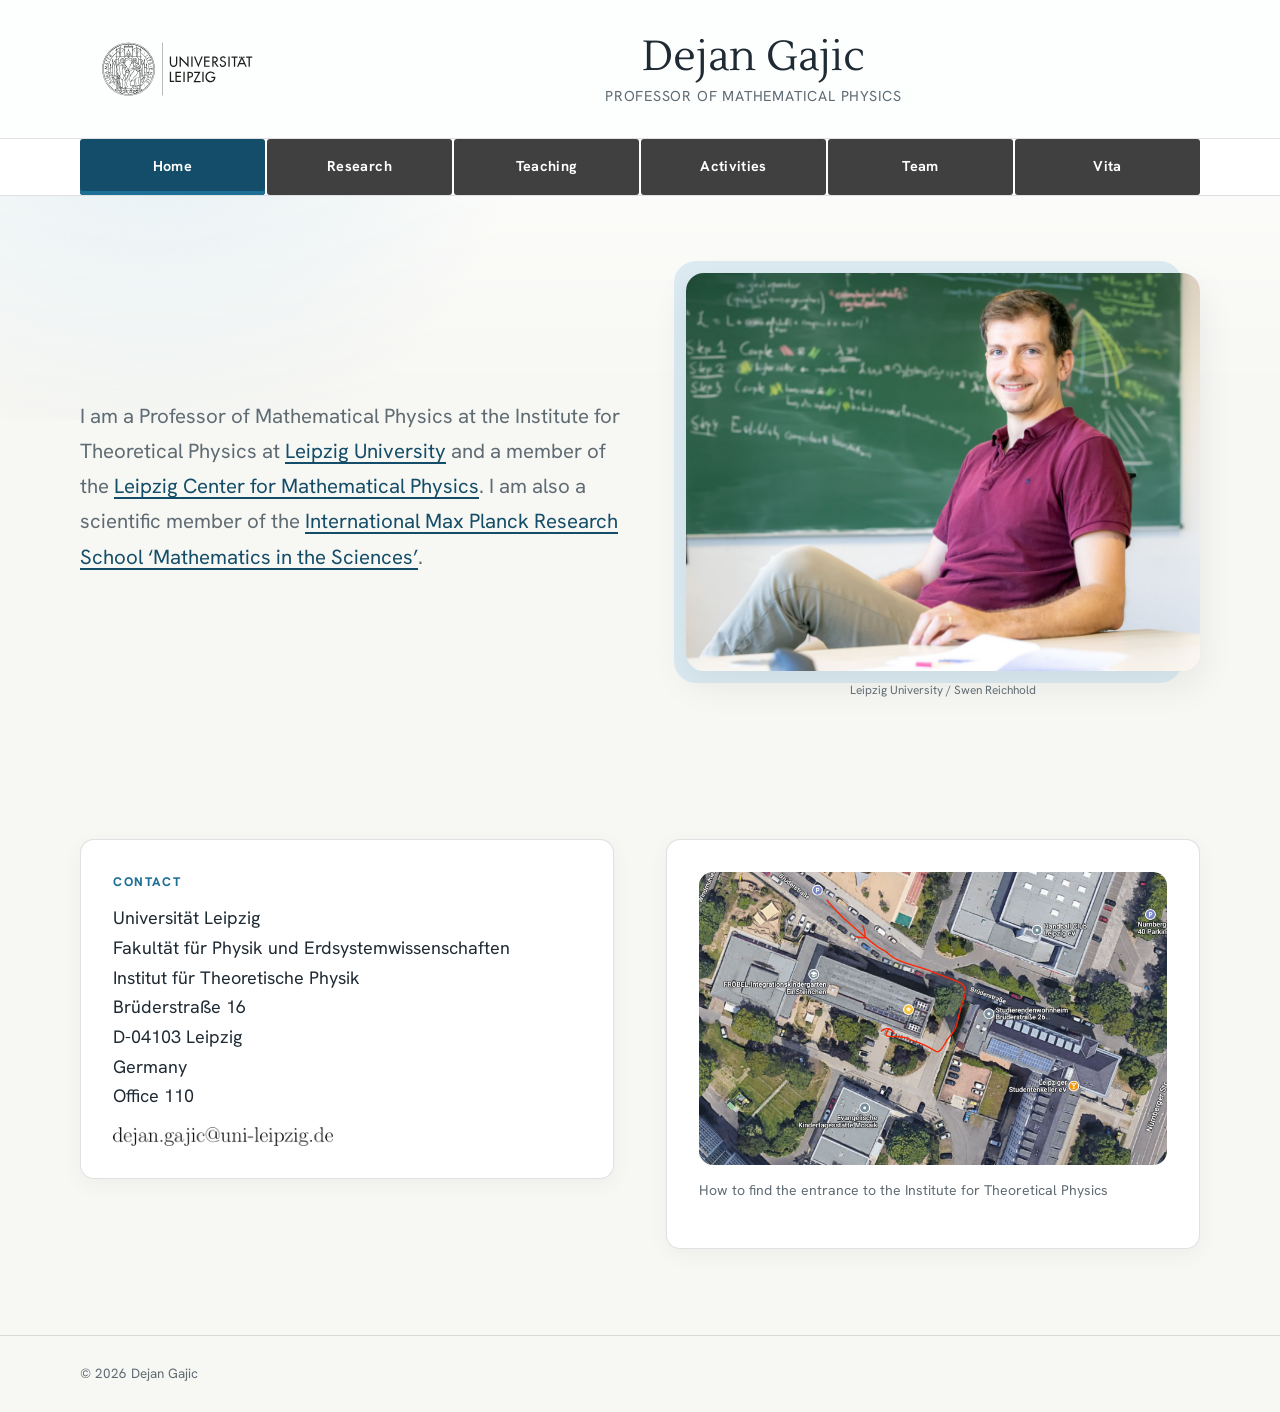
==== index.html @ 188bdd9c "Publish website" ====
<!doctype html>
<html lang="en">
<head>
  <meta charset="utf-8">
  <meta name="viewport" content="width=device-width, initial-scale=1">
  <meta http-equiv="Cache-Control" content="no-cache, no-store, must-revalidate">
  <meta http-equiv="Pragma" content="no-cache">
  <meta http-equiv="Expires" content="0">
  <meta name="description" content="Academic website of Dejan Gajic, Professor of Mathematical Physics at Leipzig University.">
  <meta name="theme-color" content="#1d6f96">
  <title>Dejan Gajic · Mathematical Physics</title>
  <link rel="stylesheet" href="styles.css?v=d8133154771b">
  <script defer src="data/content.js?v=b31101a47e79"></script>
  <script defer src="app.js?v=1b5ec84b3d11"></script>
</head>
<body data-page="home">
  <a class="skip-link" href="#app">Skip to content</a>
  <header id="site-header"></header>
  <main id="app"></main>
  <footer id="site-footer"></footer>
</body>
</html>
---- styles.css ----
@font-face {
  font-family: "Hanken Grotesk";
  src: url("assets/HankenGrotesk.woff2") format("woff2");
  font-display: swap;
}

@font-face {
  font-family: "Lustria";
  src: url("assets/Lustria-Regular.woff2") format("woff2");
  font-display: swap;
}

:root {
  --accent: #1d6f96;
  --accent-dark: #144d69;
  --background: #f7f7f3;
  --surface: #fff;
  --text: #1f2a33;
  --muted: #5f6b73;
  --highlight: #dcebf2;
  --nav-background: #404040;
  --border: #d9dee1;
  --border: color-mix(in srgb, var(--text) 14%, transparent);
  --shadow: 0 14px 36px rgb(31 42 51 / 8%);
  --content: 1120px;
  --reading: 740px;
  --radius: 14px;
}

* { box-sizing: border-box; }

html {
  scroll-behavior: smooth;
  scroll-padding-top: 7rem;
}

body {
  margin: 0;
  background: var(--background);
  color: var(--text);
  font-family: "Hanken Grotesk", ui-sans-serif, system-ui, sans-serif;
  font-size: 18px;
  line-height: 1.65;
  text-rendering: optimizeLegibility;
}

body::before {
  position: fixed;
  z-index: -1;
  inset: 0 0 auto;
  height: 420px;
  background:
    radial-gradient(circle at 12% 20%, color-mix(in srgb, var(--highlight) 72%, transparent), transparent 32%),
    linear-gradient(180deg, var(--surface), transparent);
  content: "";
  pointer-events: none;
}

img { display: block; max-width: 100%; }

a {
  color: var(--accent-dark);
  text-decoration-thickness: .08em;
  text-underline-offset: .18em;
}

a:hover { color: var(--accent); }

button, input, textarea, select { font: inherit; }

button, a { -webkit-tap-highlight-color: transparent; }

:focus-visible {
  outline: 3px solid #7aaac0;
  outline: 3px solid color-mix(in srgb, var(--accent) 58%, white);
  outline-offset: 4px;
}

.skip-link {
  position: fixed;
  z-index: 1000;
  top: .75rem;
  left: .75rem;
  padding: .65rem 1rem;
  transform: translateY(calc(-100% - 1.5rem));
  opacity: 0;
  pointer-events: none;
  border-radius: 999px;
  background: var(--text);
  color: white;
}

.skip-link:focus-visible {
  transform: none;
  opacity: 1;
  pointer-events: auto;
}

.site-header {
  position: relative;
  z-index: 50;
  border-bottom: 1px solid var(--border);
  background: var(--surface);
}

.brand-banner {
  background: var(--surface);
  background: color-mix(in srgb, var(--surface) 94%, var(--highlight));
}
.brand-banner-inner {
  display: flex;
  align-items: center;
  justify-content: space-between;
  width: min(calc(100% - 2rem), var(--content));
  min-height: 138px;
  margin: auto;
  gap: 2rem;
}

.brand-cluster { display: flex; align-items: center; width: 100%; min-width: 0; flex: 1; gap: 2rem; }
.university-logo { display: block; flex: 0 0 auto; width: 195px; color: inherit; }
.university-logo img { width: 100%; height: auto; }
.identity { display: flex; min-width: 0; flex: 1; flex-direction: column; align-items: center; line-height: 1.15; text-align: center; text-decoration: none; }
.identity strong { color: var(--text); font-family: "Lustria", Georgia, serif; font-size: clamp(2rem, 3.3vw, 2.75rem); font-weight: 400; }
.identity span { margin-top: .42rem; color: var(--muted); font-size: .9rem; letter-spacing: .055em; text-transform: uppercase; }

.nav-toggle {
  display: none;
  flex: 0 0 auto;
  padding: .55rem .8rem;
  border: 1px solid var(--border);
  border-radius: 10px;
  background: var(--surface);
  color: var(--text);
}

.nav-band { border-top: 1px solid var(--border); background: var(--surface); }
.site-nav { display: grid; align-items: stretch; width: min(calc(100% - 2rem), var(--content)); min-height: 56px; margin: auto; grid-template-columns: repeat(6, minmax(0, 1fr)); gap: 2px; }
.site-nav a { display: flex; align-items: center; justify-content: center; padding: .58rem .5rem; border-radius: 3px; background: var(--nav-background); color: white; font-size: .9rem; font-weight: 680; letter-spacing: .025em; text-align: center; text-decoration: none; }
.site-nav a:hover {
  background: var(--accent-dark);
  background: color-mix(in srgb, var(--nav-background) 82%, var(--accent));
  color: white;
}
.site-nav a[aria-current="page"] { background: var(--accent-dark); color: white; box-shadow: inset 0 -4px 0 var(--accent); }

main { min-height: 70vh; }

.shell {
  width: min(calc(100% - 2rem), var(--content));
  margin-inline: auto;
}

.page-hero { padding: clamp(3.2rem, 6vw, 5.25rem) 0 clamp(2rem, 3.5vw, 3rem); }
.page-hero.compact { padding-bottom: 2rem; }
.eyebrow { margin: 0 0 .65rem; color: var(--accent); font-size: .78rem; font-weight: 760; letter-spacing: .13em; text-transform: uppercase; }
h1, h2, h3 { color: var(--text); font-family: "Lustria", Georgia, serif; font-weight: 400; line-height: 1.18; }
h1 { max-width: 1040px; margin: 0; font-size: clamp(2.55rem, 5vw, 4.25rem); letter-spacing: -.035em; }
h2 { margin: 0 0 1rem; font-size: clamp(1.7rem, 3vw, 2.45rem); letter-spacing: -.02em; }
h3 { margin: 0 0 .35rem; font-size: clamp(1.16rem, 2vw, 1.42rem); }
.lede { max-width: var(--reading); margin: 1.35rem 0 0; color: var(--muted); font-size: clamp(1.08rem, 1.8vw, 1.28rem); line-height: 1.72; }
.muted { color: var(--muted); }
.small { font-size: .88rem; }
.section { padding: clamp(2.4rem, 4.8vw, 4rem) 0; }
.section + .section { border-top: 1px solid var(--border); }
.section-heading { display: flex; align-items: end; justify-content: space-between; margin-bottom: 1.6rem; gap: 1rem; }
.section-heading p { max-width: 560px; margin: 0; color: var(--muted); }

.button, .text-button {
  display: inline-flex;
  align-items: center;
  justify-content: center;
  min-height: 44px;
  padding: .7rem 1rem;
  border: 1px solid var(--accent-dark);
  border-radius: 8px;
  background: var(--accent-dark);
  color: white;
  font-weight: 700;
  text-decoration: none;
  cursor: pointer;
}
.button:hover, .text-button:hover { background: var(--accent); color: white; }
.button.secondary { background: transparent; color: var(--accent-dark); }
.button.secondary:hover { background: var(--highlight); }
.button-row { display: flex; flex-wrap: wrap; margin-top: 1.5rem; gap: .7rem; }

.home-hero {
  display: grid;
  grid-template-columns: minmax(0, 1fr) minmax(460px, .95fr);
  align-items: center;
  padding: clamp(3.5rem, 6vw, 5.5rem) 0;
  gap: clamp(2rem, 5vw, 4rem);
}
.home-copy { min-width: 0; }
.home-copy h1 { max-width: 800px; }
.home-copy .role { margin: .55rem 0 1.25rem; color: var(--accent); font-size: clamp(1rem, 2vw, 1.3rem); font-weight: 700; }
.home-intro { margin-top: 0; }
.portrait-wrap { position: relative; width: 100%; max-width: 520px; margin: 0; justify-self: end; }
.portrait-wrap::before { position: absolute; inset: -12px 18px 18px -12px; z-index: -1; border-radius: 22px; background: var(--highlight); content: ""; }
.portrait { width: 100%; aspect-ratio: 1080 / 836; border-radius: 18px; box-shadow: var(--shadow); object-fit: contain; object-position: center; }
.photo-credit { margin: .65rem 0 0; color: var(--muted); font-size: .74rem; text-align: center; }
.home-grid { display: grid; grid-template-columns: 1fr 1fr; align-items: start; gap: clamp(1.4rem, 4vw, 3.5rem); }
.info-card, .card {
  border: 1px solid var(--border);
  border-radius: var(--radius);
  background: var(--surface);
  box-shadow: 0 6px 22px rgb(31 42 51 / 4.5%);
}
.info-card { padding: clamp(1.3rem, 3vw, 2rem); }
.address { margin: 0; font-style: normal; }
.email-image { width: min(100%, 220px); margin-top: 1rem; }
.entrance-image { width: 100%; aspect-ratio: 16 / 10; border-radius: 14px; object-fit: cover; }
.link-list { display: flex; flex-wrap: wrap; margin: 1.4rem 0 0; padding: 0; gap: .55rem; list-style: none; }
.link-list a { display: block; padding: .45rem .72rem; border: 1px solid var(--border); border-radius: 999px; background: var(--surface); font-size: .86rem; font-weight: 650; text-decoration: none; }

.funding-card { display: grid; grid-template-columns: 1fr auto; align-items: center; padding: clamp(1.2rem, 3vw, 2rem); gap: 2rem; }
.funding-card img { width: 210px; max-height: 135px; object-fit: contain; }

.paper-list { display: grid; gap: .9rem; }
.paper-card {
  display: grid;
  grid-template-columns: 62px 1fr auto;
  width: 100%;
  padding: clamp(1.1rem, 3vw, 1.55rem);
  border: 1px solid var(--border);
  border-radius: 12px;
  background: var(--surface);
  color: inherit;
  text-align: left;
  cursor: pointer;
  gap: 1rem;
  transition: border-color .18s ease, box-shadow .18s ease, transform .18s ease;
}
.paper-card:hover {
  transform: translateY(-2px);
  border-color: var(--accent);
  border-color: color-mix(in srgb, var(--accent) 45%, transparent);
  box-shadow: var(--shadow);
}
.paper-number { color: var(--accent); font-size: .9rem; font-weight: 800; }
.paper-card h3 { max-width: 820px; }
.paper-authors { margin: .45rem 0 0; color: var(--muted); font-size: .9rem; }
.paper-reference { display: block; margin-top: .42rem; color: var(--accent-dark); font-size: .84rem; font-weight: 650; }
.paper-reference.preprint { color: var(--muted); font-weight: 600; }
.paper-action { align-self: center; color: var(--accent-dark); font-size: .78rem; font-weight: 800; letter-spacing: .04em; text-transform: uppercase; }
.report-card { grid-template-columns: minmax(145px, 170px) minmax(0, 1fr); cursor: default; }
.report-label { align-self: start; line-height: 1.35; }
.year-heading { margin: 2.6rem 0 .85rem; color: var(--muted); font-family: inherit; font-size: .82rem; font-weight: 800; letter-spacing: .12em; text-transform: uppercase; }

.note-grid, .feature-grid { display: grid; grid-template-columns: repeat(3, 1fr); gap: 1rem; }
.feature-grid { grid-template-columns: repeat(2, 1fr); }
.people-grid { display: grid; max-width: 850px; grid-template-columns: 1fr; gap: .65rem; }
.note-card, .feature-card { display: flex; flex-direction: column; align-items: flex-start; padding: 1.35rem; }
.note-card .button { margin-top: auto; }
.course-years { display: grid; gap: 2rem; }
.course-year { display: grid; grid-template-columns: 130px 1fr; gap: 1.35rem; }
.course-year > h3 { color: var(--accent); font-family: inherit; font-size: .9rem; font-weight: 800; letter-spacing: .05em; }
.course-list { display: grid; gap: .65rem; }
.course { display: flex; justify-content: space-between; padding: 1.05rem 1.2rem; border: 1px solid var(--border); border-radius: 12px; background: var(--surface); gap: 1rem; }
.course strong { display: block; }
.course span { color: var(--muted); font-size: .9rem; }
.course-links { display: flex; align-items: start; flex-wrap: wrap; justify-content: flex-end; gap: .35rem; }
.course-links a { white-space: nowrap; }

.feature-card p { flex: 1; color: var(--muted); }
.talk-archive-scroll { overflow-y: auto; max-height: min(72vh, 760px); padding: 0 .85rem 0 .15rem; border-block: 1px solid var(--border); scrollbar-color: var(--accent) transparent; }
.talk-archive-scroll:focus {
  outline: 3px solid var(--highlight);
  outline: 3px solid color-mix(in srgb, var(--accent) 18%, transparent);
  outline-offset: 4px;
}
.talk-groups { display: grid; gap: 1rem; }
.activity-year .year-heading { position: sticky; z-index: 2; top: 0; margin: 0; padding: .72rem 0 .4rem; background: var(--background); }
.talk-list { display: grid; grid-template-columns: 1fr; gap: 0; }
.activity-item { padding: .58rem .15rem .62rem; border-bottom: 1px solid var(--border); }
.activity-item h3 { margin: 0; font-family: inherit; font-size: .94rem; font-weight: 700; line-height: 1.35; }
.activity-item p { margin: .14rem 0 0; color: var(--muted); font-size: .79rem; line-height: 1.4; }

.people-section + .people-section { margin-top: 2.6rem; }
.person { padding: .9rem 1.1rem; box-shadow: none; }
.person h3 { margin: 0; font-size: 1.12rem; }
.person p { margin: .25rem 0 0; color: var(--muted); font-size: .88rem; }

.timeline { position: relative; display: grid; max-width: 850px; gap: .75rem; }
.timeline::before { position: absolute; top: 1rem; bottom: 1rem; left: 108px; width: 1px; background: var(--border); content: ""; }
.timeline-item { display: grid; grid-template-columns: 90px 1fr; padding: 1rem 0; gap: 2rem; }
.timeline-item .years { color: var(--accent); font-size: .88rem; font-weight: 800; }
.timeline-item .timeline-copy { position: relative; }
.timeline-item .timeline-copy::before { position: absolute; top: .35rem; left: -2.42rem; width: 10px; height: 10px; border: 3px solid var(--background); border-radius: 50%; background: var(--accent); box-shadow: 0 0 0 1px var(--accent); content: ""; }
.timeline-item h3 { margin: 0; }
.timeline-item p { margin: .25rem 0 0; color: var(--muted); }

.seminar-meta { display: grid; grid-template-columns: repeat(3, 1fr); gap: .8rem; }
.seminar-meta .info-card { padding: 1rem 1.1rem; }
.seminar-meta strong { display: block; color: var(--accent); font-size: .72rem; letter-spacing: .1em; text-transform: uppercase; }
.mailing-callout { display: flex; align-items: center; justify-content: space-between; margin-top: 1rem; padding: clamp(1.25rem, 3vw, 2rem); gap: 1.5rem; }
.mailing-callout h2 { margin-bottom: .3rem; font-size: clamp(1.45rem, 2.6vw, 2rem); }
.mailing-callout p { margin: 0; }
.mailing-callout .button { flex: 0 0 auto; }
.calendar-frame { overflow: hidden; border: 1px solid var(--border); border-radius: var(--radius); background: var(--surface); box-shadow: var(--shadow); }
.calendar-frame iframe { display: block; width: 100%; height: min(72vh, 720px); border: 0; }
.calendar-fallback { padding: 1rem; text-align: center; }
.talk-card { display: grid; grid-template-columns: 110px 1fr auto; width: 100%; padding: 1.25rem; border: 1px solid var(--border); border-radius: 14px; background: var(--surface); color: inherit; text-align: left; gap: 1rem; }
button.talk-card { cursor: pointer; transition: transform .18s ease, box-shadow .18s ease; }
button.talk-card:hover { transform: translateY(-2px); box-shadow: var(--shadow); }
.talk-date { color: var(--accent); font-size: .86rem; font-weight: 800; }
.talk-card h3 { font-size: 1.12rem; }
.talk-card p { margin: .25rem 0 0; color: var(--muted); font-size: .88rem; }
.abstract-label { align-self: center; color: var(--accent-dark); font-size: .76rem; font-weight: 800; letter-spacing: .04em; text-transform: uppercase; }
.archive-list { columns: 2; column-gap: 2rem; margin: 0; padding-left: 1.2rem; }
.archive-list li { margin-bottom: .65rem; break-inside: avoid; }

.detail-dialog {
  width: min(calc(100% - 2rem), 760px);
  max-height: min(86vh, 900px);
  padding: 0;
  border: 0;
  border-radius: var(--radius);
  background: var(--surface);
  color: var(--text);
  box-shadow: 0 35px 90px rgb(20 33 44 / 28%);
}
.detail-dialog::backdrop { background: rgb(21 32 40 / 55%); backdrop-filter: blur(4px); }
.detail-dialog.dialog-fallback { position: fixed; z-index: 1000; top: 5vh; left: 50%; overflow: auto; transform: translateX(-50%); }
.dialog-inner { position: relative; padding: clamp(1.4rem, 5vw, 2.6rem); }
.dialog-close { position: absolute; top: 1rem; right: 1rem; display: grid; width: 42px; height: 42px; padding: 0; place-items: center; border: 1px solid var(--border); border-radius: 50%; background: var(--background); color: var(--text); cursor: pointer; }
.dialog-kicker { margin: 0 3rem .7rem 0; color: var(--accent); font-size: .76rem; font-weight: 800; letter-spacing: .1em; text-transform: uppercase; }
.dialog-inner h2 { padding-right: 2rem; font-size: clamp(1.55rem, 4vw, 2.35rem); }
.dialog-byline { color: var(--muted); }
.dialog-journal { display: grid; margin-top: 1.2rem; padding: 1rem 1.1rem; border-left: 4px solid var(--accent); border-radius: 0 10px 10px 0; background: var(--highlight); gap: .15rem; }
.dialog-journal strong { color: var(--accent-dark); font-size: .75rem; letter-spacing: .08em; text-transform: uppercase; }
.dialog-journal small { margin-top: .2rem; color: var(--muted); }
.dialog-abstract { margin-top: 1.4rem; white-space: pre-line; }
.dialog-abstract mjx-container { max-width: 100%; overflow-x: auto; overflow-y: hidden; }
.dialog-abstract mjx-container[display="true"] { margin-block: 1rem; }
.dialog-links { display: flex; flex-wrap: wrap; margin-top: 1.6rem; gap: .55rem; }

.vita-download { padding-block: 2.4rem; }
.vita-download .button-row { margin-top: 0; }
.site-footer { margin-top: 1.5rem; border-top: 1px solid var(--border); }
.footer-inner { display: flex; align-items: center; width: min(calc(100% - 2rem), var(--content)); min-height: 76px; margin: auto; color: var(--muted); font-size: .84rem; }
.footer-inner p { margin: 0; }

.empty-state { padding: 1.2rem; border: 1px dashed var(--border); border-radius: 12px; color: var(--muted); }

@media (max-width: 900px) {
  body { font-size: 17px; }
  .brand-banner-inner { min-height: 116px; }
  .university-logo { width: 175px; }
  .home-hero { grid-template-columns: minmax(0, 1fr); }
  .portrait-wrap { width: min(88vw, 540px); max-width: 540px; grid-row: 1; justify-self: center; }
  .home-grid, .note-grid, .feature-grid { grid-template-columns: 1fr 1fr; }
  .seminar-meta { grid-template-columns: 1fr 1fr; }
}

@media (max-width: 720px) {
  .brand-banner-inner { min-height: 104px; gap: 1rem; }
  .brand-cluster { gap: 1rem; }
  .university-logo { width: 135px; }
  .identity { align-items: flex-start; text-align: left; }
  .identity strong { font-size: 1.55rem; }
  .identity span { margin-top: .28rem; font-size: .7rem; }
  .nav-toggle { display: block; }
  .site-nav { display: none; width: min(calc(100% - 2rem), var(--content)); min-height: 0; padding: .7rem 0 .85rem; gap: 4px; }
  .site-nav.open { display: grid; grid-template-columns: 1fr; }
  .site-nav a { padding: .68rem .8rem; }
}

@media (max-width: 640px) {
  .brand-banner-inner { min-height: 96px; gap: .65rem; }
  .brand-cluster { gap: .7rem; }
  .university-logo { width: 98px; }
  .identity strong { font-size: 1.15rem; }
  .identity span { max-width: 160px; font-size: .59rem; line-height: 1.3; }
  .nav-toggle { padding: .48rem .65rem; font-size: .86rem; }
  .page-hero { padding-top: 3rem; }
  .section-heading { display: block; }
  .home-grid, .note-grid, .feature-grid, .talk-list, .seminar-meta { grid-template-columns: 1fr; }
  .funding-card { grid-template-columns: 1fr; }
  .paper-card { grid-template-columns: 42px 1fr; }
  .report-card { grid-template-columns: 1fr; gap: .45rem; }
  .paper-action { grid-column: 2; align-self: auto; }
  .course-year { grid-template-columns: 1fr; gap: .55rem; }
  .course { display: block; }
  .course-links { justify-content: flex-start; margin-top: .75rem; }
  .timeline::before { left: 5px; }
  .timeline-item { grid-template-columns: 1fr; padding-left: 1.7rem; gap: .2rem; }
  .timeline-item .timeline-copy::before { top: -1.65rem; left: -1.94rem; }
  .talk-card { grid-template-columns: 1fr; }
  .archive-list { columns: 1; }
  .mailing-callout { align-items: flex-start; flex-direction: column; }
  .footer-inner { align-items: flex-start; flex-direction: column; justify-content: center; }
}

@media (prefers-reduced-motion: reduce) {
  html { scroll-behavior: auto; }
  *, *::before, *::after { scroll-behavior: auto !important; transition: none !important; }
}

@media print {
  .site-header, .site-footer, .button-row, .paper-action, .abstract-label { display: none !important; }
  body { background: white; font-size: 11pt; }
  body::before { display: none; }
  .section { padding: 1rem 0; }
  .card, .paper-card, .info-card { box-shadow: none; }
}
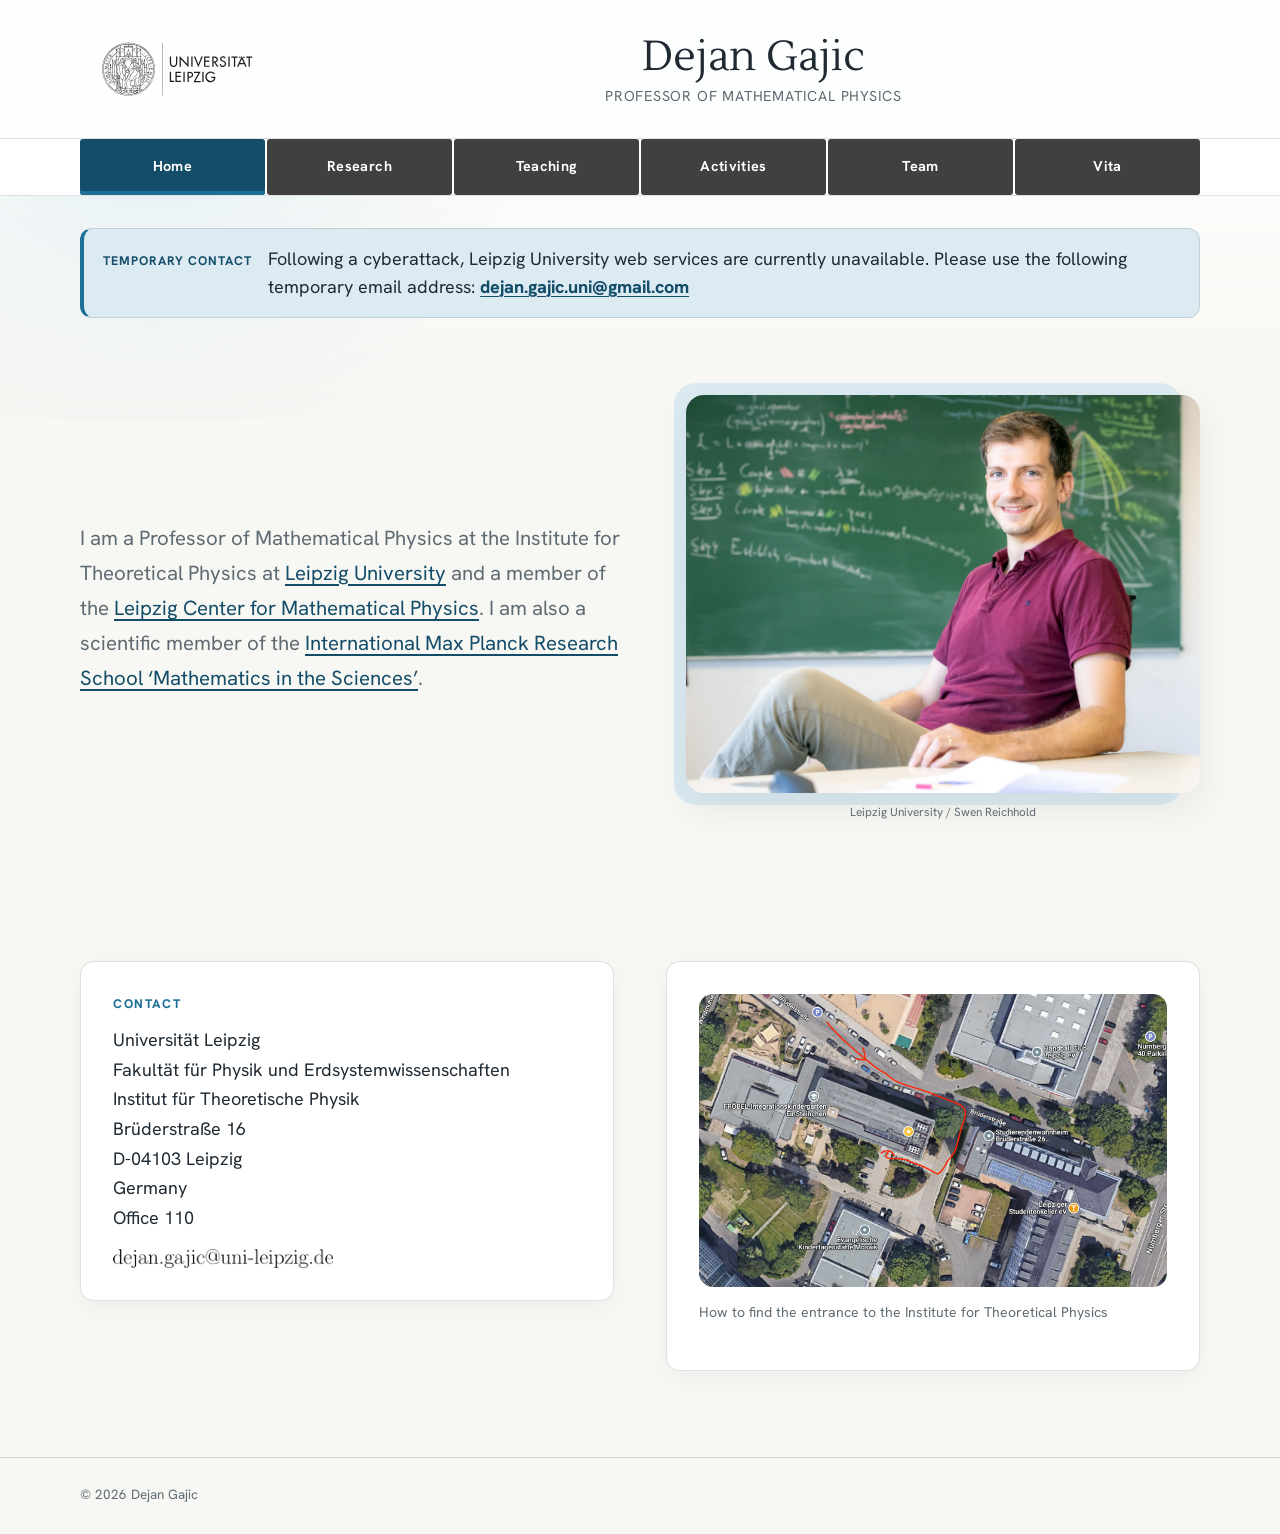
==== commit f8bbe788: "Added temporary notice on cyberattack" ====
--- a/index.html
+++ b/index.html
@@ -9,9 +9,9 @@
   <meta name="description" content="Academic website of Dejan Gajic, Professor of Mathematical Physics at Leipzig University.">
   <meta name="theme-color" content="#1d6f96">
   <title>Dejan Gajic · Mathematical Physics</title>
-  <link rel="stylesheet" href="styles.css?v=d8133154771b">
-  <script defer src="data/content.js?v=b31101a47e79"></script>
-  <script defer src="app.js?v=1b5ec84b3d11"></script>
+  <link rel="stylesheet" href="styles.css?v=d67c4c511eb0">
+  <script defer src="data/content.js?v=dcf5901dd1ea"></script>
+  <script defer src="app.js?v=17bf92807988"></script>
 </head>
 <body data-page="home">
   <a class="skip-link" href="#app">Skip to content</a>
--- a/styles.css
+++ b/styles.css
@@ -184,6 +184,18 @@
 .button.secondary { background: transparent; color: var(--accent-dark); }
 .button.secondary:hover { background: var(--highlight); }
 .button-row { display: flex; flex-wrap: wrap; margin-top: 1.5rem; gap: .7rem; }
+
+.home-notice {
+  margin-top: clamp(1.25rem, 3vw, 2rem);
+  padding: 1rem 1.2rem;
+  border: 1px solid var(--border);
+  border-left: 4px solid var(--accent);
+  border-radius: 12px;
+  background: var(--highlight);
+}
+.home-notice p { display: grid; grid-template-columns: auto minmax(0, 1fr); align-items: baseline; margin: 0; line-height: 1.55; gap: .35rem 1rem; }
+.home-notice strong { color: var(--accent-dark); font-size: .78rem; letter-spacing: .08em; text-transform: uppercase; white-space: nowrap; }
+.home-notice a { font-weight: 750; overflow-wrap: anywhere; }
 
 .home-hero {
   display: grid;
@@ -375,6 +387,7 @@
   .identity span { max-width: 160px; font-size: .59rem; line-height: 1.3; }
   .nav-toggle { padding: .48rem .65rem; font-size: .86rem; }
   .page-hero { padding-top: 3rem; }
+  .home-notice p { grid-template-columns: 1fr; }
   .section-heading { display: block; }
   .home-grid, .note-grid, .feature-grid, .talk-list, .seminar-meta { grid-template-columns: 1fr; }
   .funding-card { grid-template-columns: 1fr; }
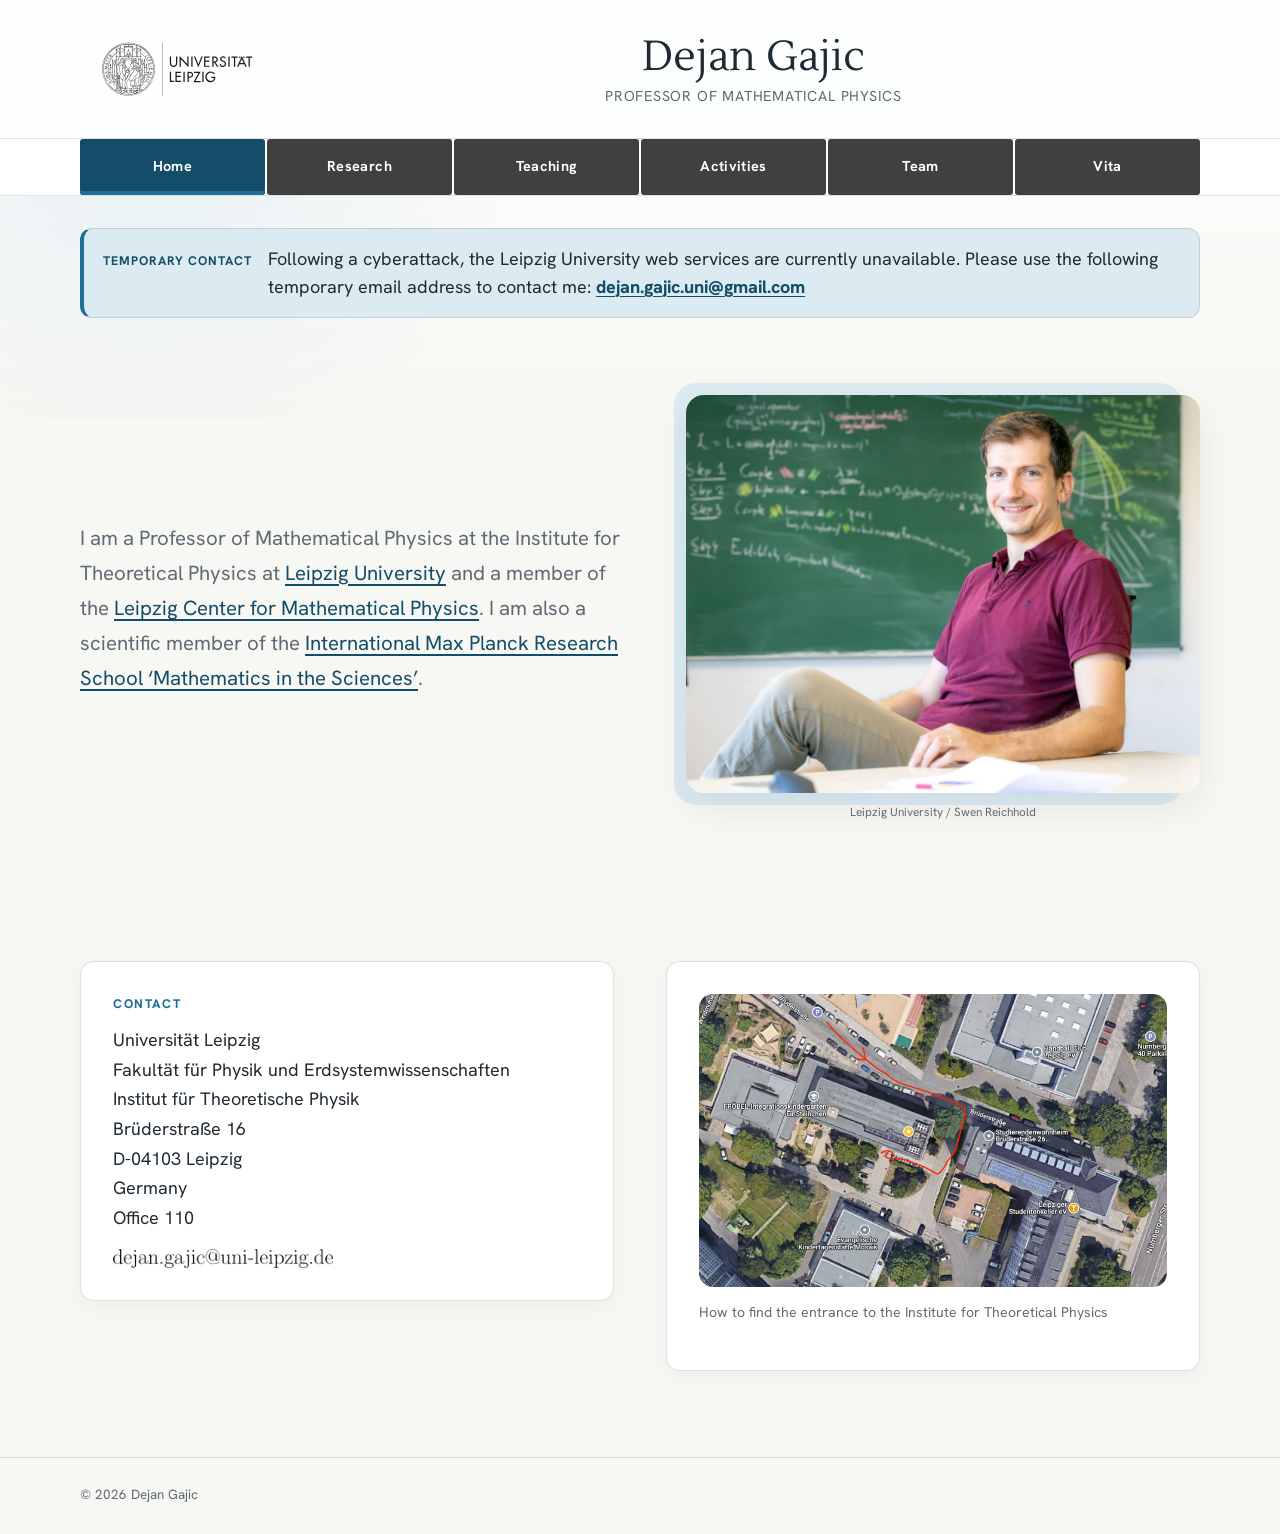
==== commit 41c822de: "Changed notice description." ====
--- a/index.html
+++ b/index.html
@@ -10,7 +10,7 @@
   <meta name="theme-color" content="#1d6f96">
   <title>Dejan Gajic · Mathematical Physics</title>
   <link rel="stylesheet" href="styles.css?v=d67c4c511eb0">
-  <script defer src="data/content.js?v=dcf5901dd1ea"></script>
+  <script defer src="data/content.js?v=cb4390bfa5df"></script>
   <script defer src="app.js?v=17bf92807988"></script>
 </head>
 <body data-page="home">
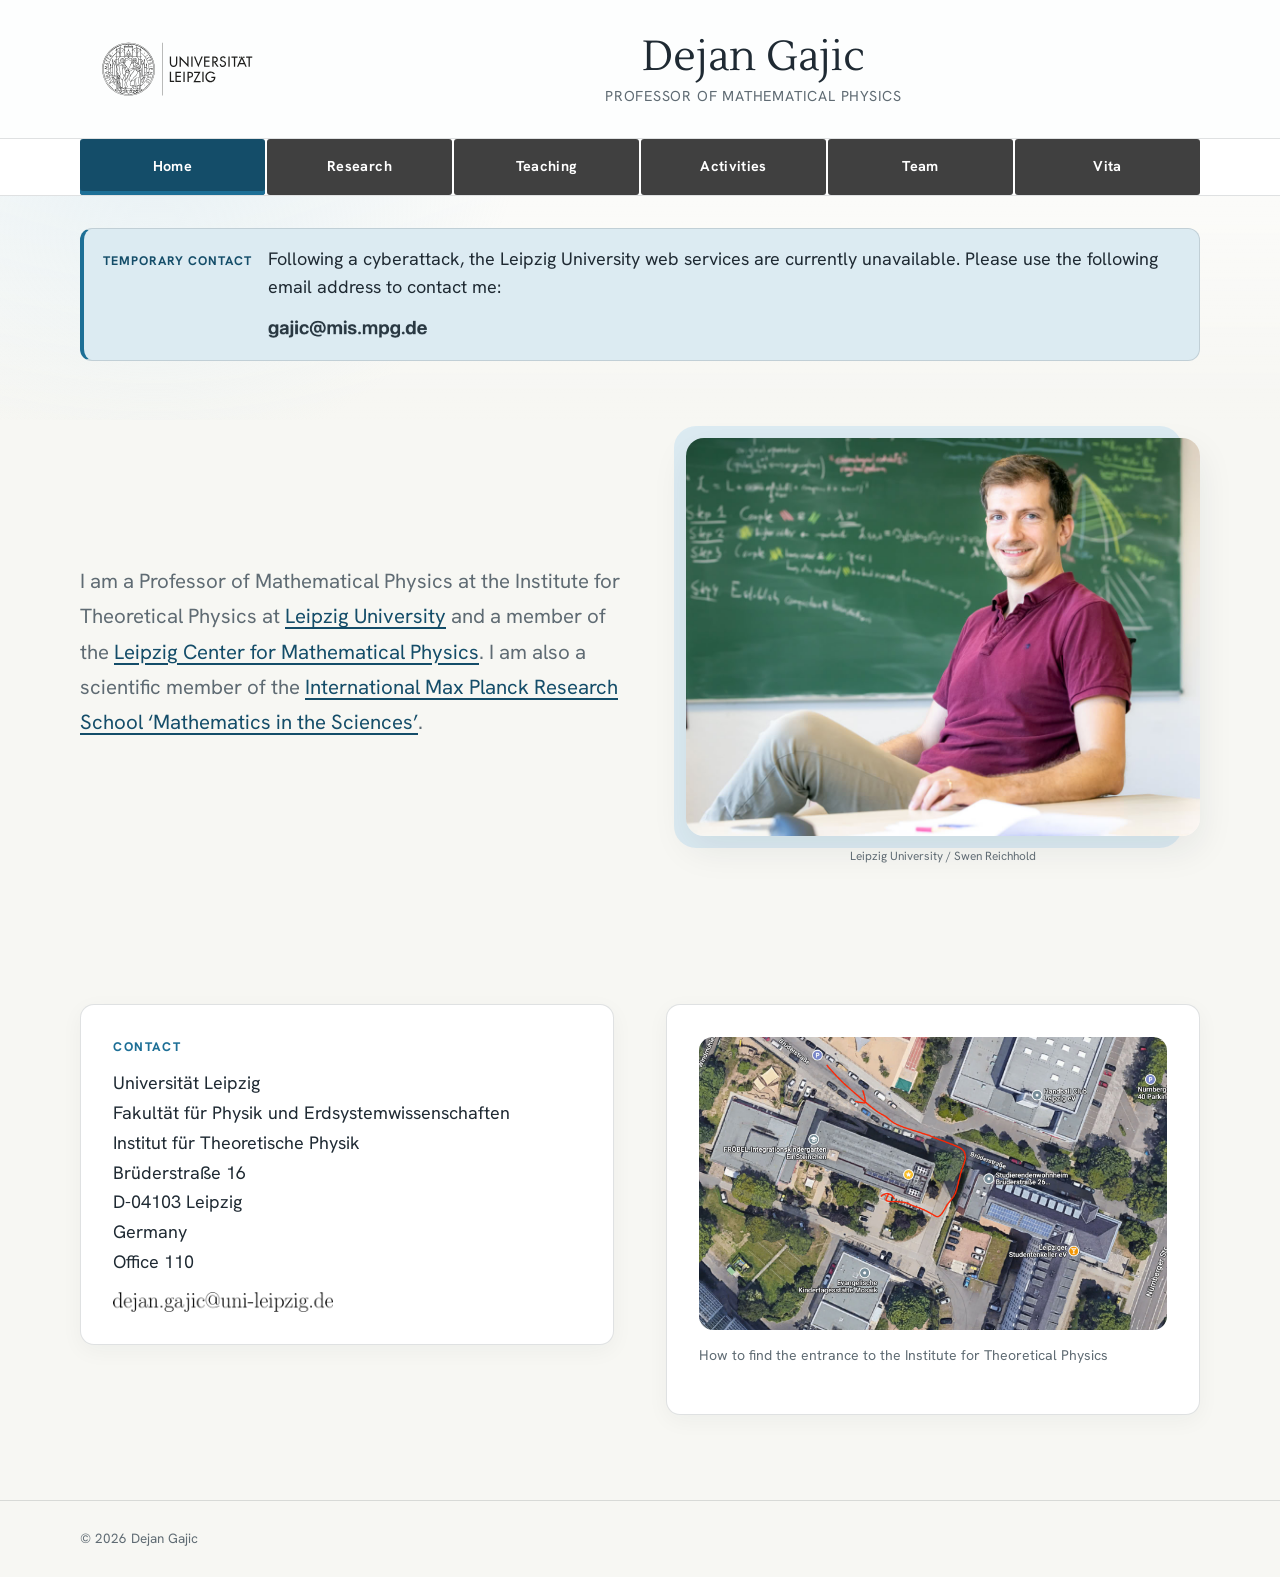
==== commit 78aa6d63: "Added MPI email" ====
--- a/index.html
+++ b/index.html
@@ -9,9 +9,29 @@
   <meta name="description" content="Academic website of Dejan Gajic, Professor of Mathematical Physics at Leipzig University.">
   <meta name="theme-color" content="#1d6f96">
   <title>Dejan Gajic · Mathematical Physics</title>
-  <link rel="stylesheet" href="styles.css?v=d67c4c511eb0">
-  <script defer src="data/content.js?v=cb4390bfa5df"></script>
-  <script defer src="app.js?v=17bf92807988"></script>
+  <link rel="canonical" href="https://dgajicuni.github.io/">
+  <script type="application/ld+json">
+    {
+      "@context": "https://schema.org",
+      "@type": "ProfilePage",
+      "mainEntity": {
+        "@type": "Person",
+        "name": "Dejan Gajic",
+        "jobTitle": "Professor of Mathematical Physics",
+        "description": "Professor of Mathematical Physics at Leipzig University, working in mathematical general relativity and partial differential equations.",
+        "url": "https://dgajicuni.github.io/",
+        "image": "https://dgajicuni.github.io/assets/portrait.jpg",
+        "affiliation": {
+          "@type": "CollegeOrUniversity",
+          "name": "Leipzig University",
+          "url": "https://www.uni-leipzig.de/en"
+        }
+      }
+    }
+  </script>
+  <link rel="stylesheet" href="styles.css?v=3495bf86d728">
+  <script defer src="data/content.js?v=a361497b3e1d"></script>
+  <script defer src="app.js?v=8b232a251550"></script>
 </head>
 <body data-page="home">
   <a class="skip-link" href="#app">Skip to content</a>
--- a/styles.css
+++ b/styles.css
@@ -195,7 +195,7 @@
 }
 .home-notice p { display: grid; grid-template-columns: auto minmax(0, 1fr); align-items: baseline; margin: 0; line-height: 1.55; gap: .35rem 1rem; }
 .home-notice strong { color: var(--accent-dark); font-size: .78rem; letter-spacing: .08em; text-transform: uppercase; white-space: nowrap; }
-.home-notice a { font-weight: 750; overflow-wrap: anywhere; }
+.temporary-email-image { display: block; width: min(100%, 310px); height: auto; margin-top: .55rem; }
 
 .home-hero {
   display: grid;
